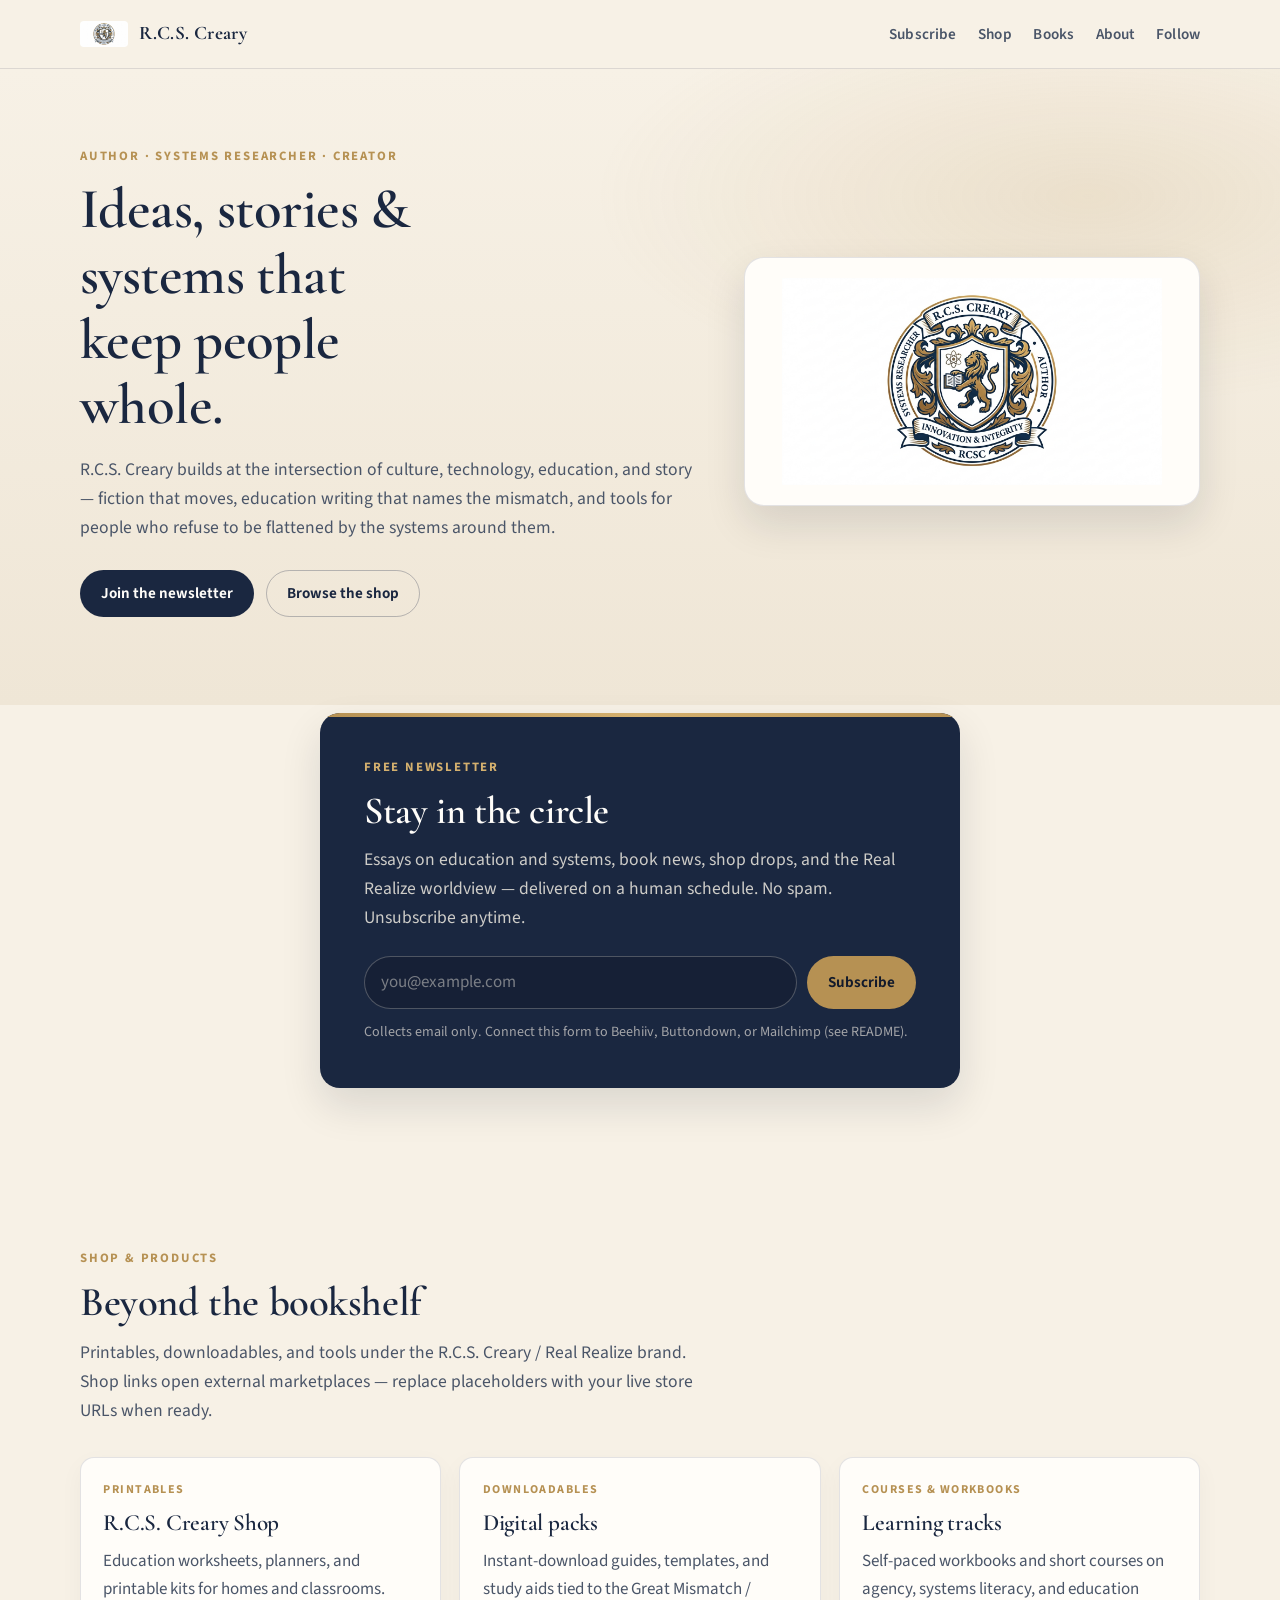
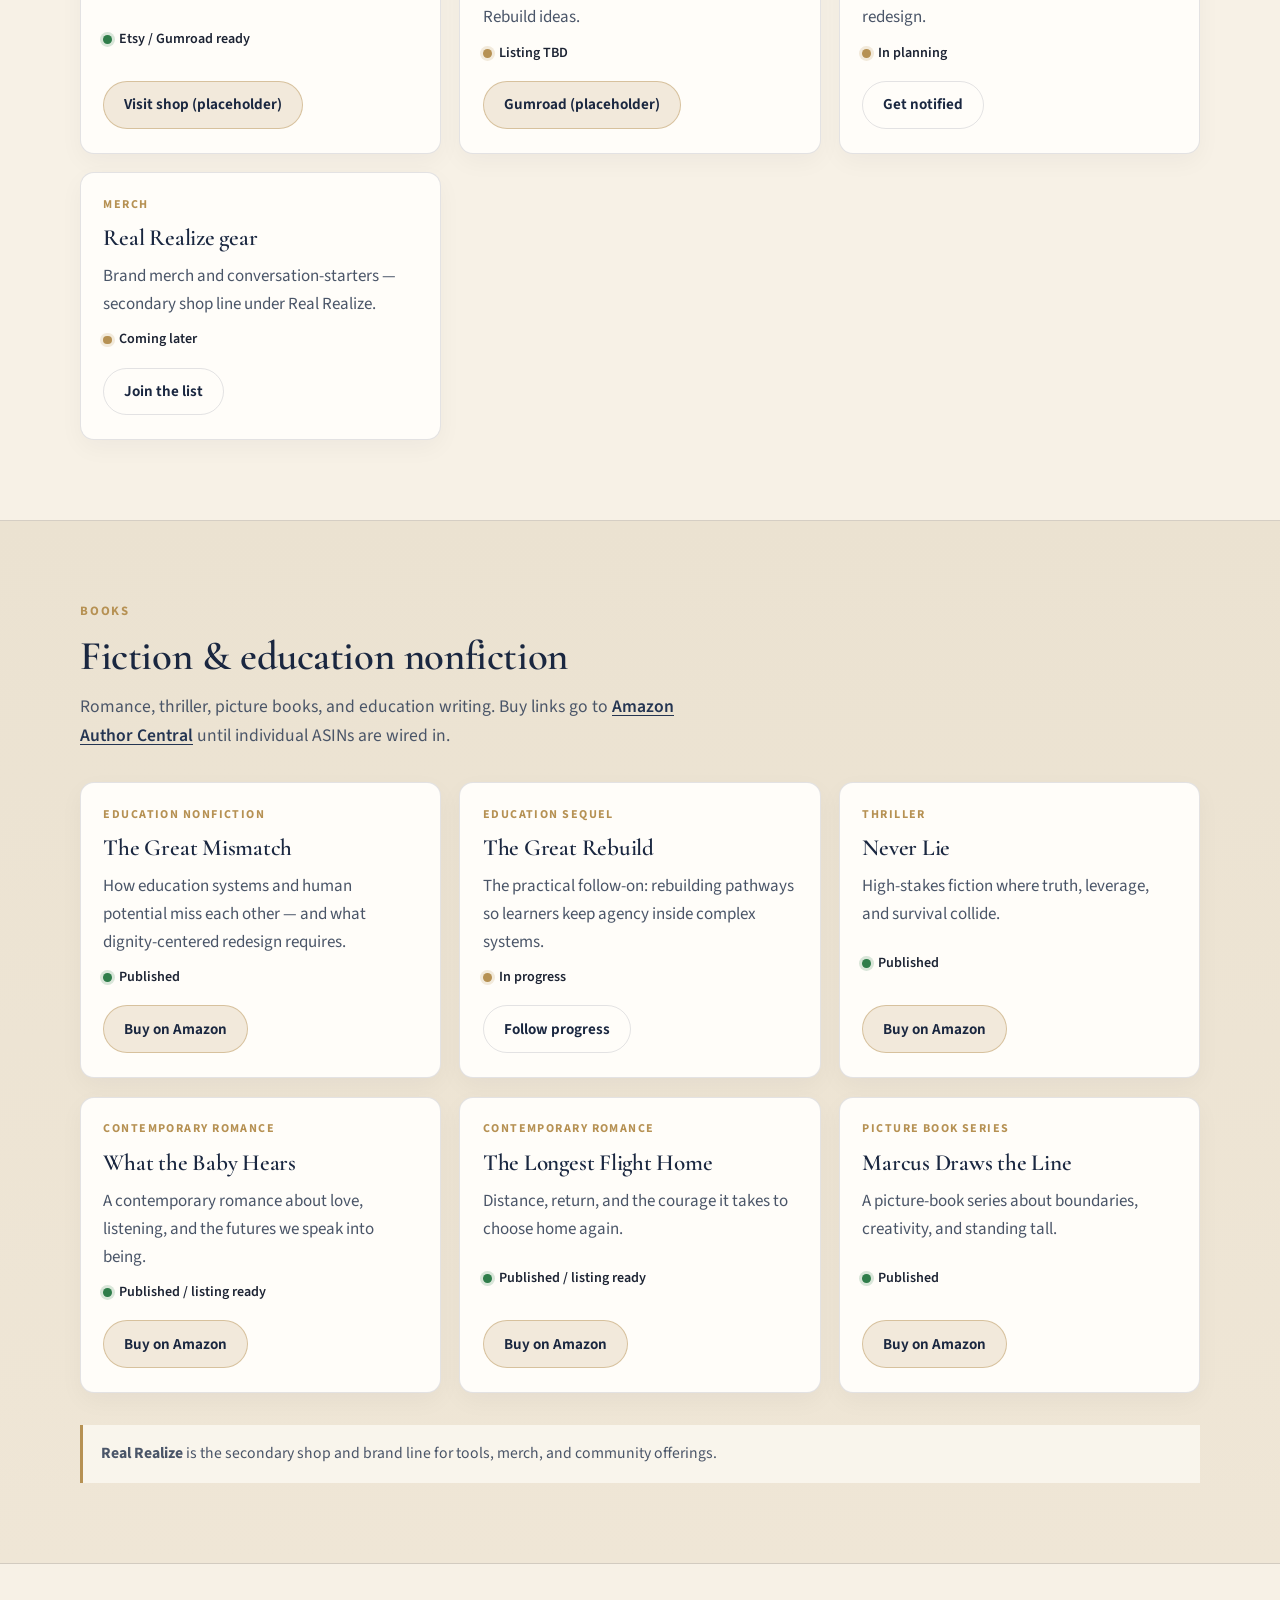
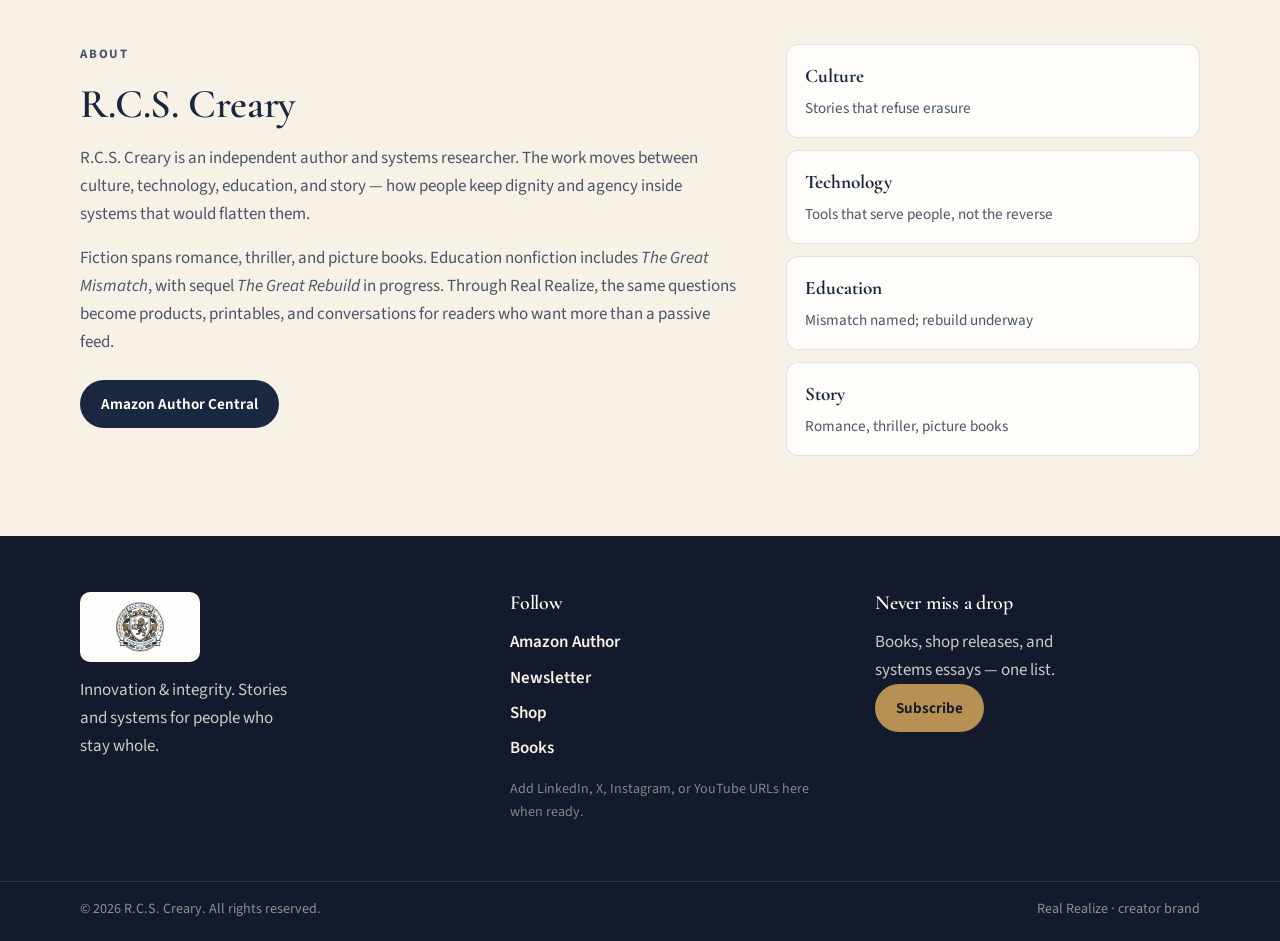
==== index.html @ 732f5460 "Publish R.C.S. Creary author site Static hub with subscribe, shop, and books for free GitHub Pages." ====
<!DOCTYPE html>
<html lang="en">
<head>
  <meta charset="utf-8">
  <meta name="viewport" content="width=device-width, initial-scale=1">
  <meta name="description" content="R.C.S. Creary — independent author, systems researcher, and creator. Newsletter, books, shop, and Real Realize.">
  <meta name="theme-color" content="#1a2740">
  <title>R.C.S. Creary — Author &amp; Creator</title>
  <link rel="icon" href="assets/favicon.ico" sizes="any">
  <link rel="icon" type="image/png" sizes="32x32" href="assets/favicon-32.png">
  <link rel="apple-touch-icon" href="assets/apple-touch-icon.png">
  <link rel="preconnect" href="https://fonts.googleapis.com">
  <link rel="preconnect" href="https://fonts.gstatic.com" crossorigin>
  <link href="https://fonts.googleapis.com/css2?family=Cormorant+Garamond:ital,wght@0,500;0,600;0,700;1,500&family=Source+Sans+3:ital,wght@0,400;0,500;0,600;0,700;1,400&display=swap" rel="stylesheet">
  <link rel="stylesheet" href="styles.css">
</head>
<body>
  <a class="skip-link" href="#main">Skip to content</a>

  <header class="site-header" id="top">
    <div class="header-inner">
      <a class="brand" href="#top" aria-label="R.C.S. Creary home">
        <img class="brand-seal" src="assets/seal.png" width="48" height="26" alt="">
        <span class="brand-text">R.C.S. Creary</span>
      </a>
      <button class="nav-toggle" type="button" aria-expanded="false" aria-controls="site-nav" aria-label="Open menu">
        <span class="nav-toggle-bar" aria-hidden="true"></span>
        <span class="nav-toggle-bar" aria-hidden="true"></span>
        <span class="nav-toggle-bar" aria-hidden="true"></span>
      </button>
      <nav class="site-nav" id="site-nav" aria-label="Primary">
        <ul>
          <li><a href="#subscribe">Subscribe</a></li>
          <li><a href="#shop">Shop</a></li>
          <li><a href="#books">Books</a></li>
          <li><a href="#about">About</a></li>
          <li><a href="#follow">Follow</a></li>
        </ul>
      </nav>
    </div>
  </header>

  <main id="main">
    <!-- HERO -->
    <section class="hero" aria-labelledby="hero-heading">
      <div class="hero-bg" aria-hidden="true"></div>
      <div class="container hero-grid">
        <div class="hero-copy">
          <p class="eyebrow">Author · Systems Researcher · Creator</p>
          <h1 id="hero-heading">Ideas, stories &amp; systems that keep people whole.</h1>
          <p class="lede">
            R.C.S. Creary builds at the intersection of culture, technology, education, and story —
            fiction that moves, education writing that names the mismatch, and tools for people
            who refuse to be flattened by the systems around them.
          </p>
          <div class="hero-actions">
            <a class="btn btn-primary" href="#subscribe">Join the newsletter</a>
            <a class="btn btn-ghost" href="#shop">Browse the shop</a>
          </div>
        </div>
        <div class="hero-mark">
          <img src="assets/seal.png" width="420" height="229" alt="R.C.S. Creary seal — Systems Researcher, Author, Innovation &amp; Integrity">
        </div>
      </div>
    </section>

    <!-- SUBSCRIBE -->
    <section class="section section-subscribe" id="subscribe" aria-labelledby="subscribe-heading">
      <div class="container narrow">
        <div class="subscribe-card">
          <p class="eyebrow gold">Free newsletter</p>
          <h2 id="subscribe-heading">Stay in the circle</h2>
          <p class="section-intro">
            Essays on education and systems, book news, shop drops, and the Real Realize worldview —
            delivered on a human schedule. No spam. Unsubscribe anytime.
          </p>
          <!--
            Plug in a free provider:
            - Buttondown: action="https://buttondown.email/api/emails/embed-subscribe/YOUR-USERNAME"
            - Beehiiv / Mailchimp: replace action with your embed form URL
            See README.md for setup steps.
          -->
          <form class="subscribe-form" id="subscribe-form" action="#" method="post" novalidate>
            <label class="sr-only" for="email">Email address</label>
            <div class="subscribe-row">
              <input
                type="email"
                id="email"
                name="email"
                autocomplete="email"
                inputmode="email"
                required
                placeholder="you@example.com"
                aria-describedby="subscribe-note">
              <button type="submit" class="btn btn-primary">Subscribe</button>
            </div>
            <p class="form-note" id="subscribe-note">
              Collects email only. Connect this form to Beehiiv, Buttondown, or Mailchimp (see README).
            </p>
            <p class="form-status" id="subscribe-status" role="status" aria-live="polite" hidden></p>
          </form>
        </div>
      </div>
    </section>

    <!-- SHOP -->
    <section class="section" id="shop" aria-labelledby="shop-heading">
      <div class="container">
        <header class="section-head">
          <p class="eyebrow">Shop &amp; products</p>
          <h2 id="shop-heading">Beyond the bookshelf</h2>
          <p class="section-intro">
            Printables, downloadables, and tools under the R.C.S. Creary / Real Realize brand.
            Shop links open external marketplaces — replace placeholders with your live store URLs when ready.
          </p>
        </header>

        <div class="card-grid shop-grid">
          <article class="card product-card">
            <div class="card-kicker">Printables</div>
            <h3>R.C.S. Creary Shop</h3>
            <p>Education worksheets, planners, and printable kits for homes and classrooms.</p>
            <p class="status"><span class="dot live"></span> Etsy / Gumroad ready</p>
            <a class="btn btn-secondary" href="https://www.etsy.com" rel="noopener noreferrer" target="_blank">Visit shop (placeholder)</a>
          </article>

          <article class="card product-card">
            <div class="card-kicker">Downloadables</div>
            <h3>Digital packs</h3>
            <p>Instant-download guides, templates, and study aids tied to the Great Mismatch / Rebuild ideas.</p>
            <p class="status"><span class="dot soon"></span> Listing TBD</p>
            <a class="btn btn-secondary" href="https://gumroad.com" rel="noopener noreferrer" target="_blank">Gumroad (placeholder)</a>
          </article>

          <article class="card product-card">
            <div class="card-kicker">Courses &amp; workbooks</div>
            <h3>Learning tracks</h3>
            <p>Self-paced workbooks and short courses on agency, systems literacy, and education redesign.</p>
            <p class="status"><span class="dot soon"></span> In planning</p>
            <a class="btn btn-ghost-dark" href="#subscribe">Get notified</a>
          </article>

          <article class="card product-card">
            <div class="card-kicker">Merch</div>
            <h3>Real Realize gear</h3>
            <p>Brand merch and conversation-starters — secondary shop line under Real Realize.</p>
            <p class="status"><span class="dot soon"></span> Coming later</p>
            <a class="btn btn-ghost-dark" href="#subscribe">Join the list</a>
          </article>
        </div>
      </div>
    </section>

    <!-- BOOKS -->
    <section class="section section-alt" id="books" aria-labelledby="books-heading">
      <div class="container">
        <header class="section-head">
          <p class="eyebrow">Books</p>
          <h2 id="books-heading">Fiction &amp; education nonfiction</h2>
          <p class="section-intro">
            Romance, thriller, picture books, and education writing. Buy links go to
            <a href="https://www.amazon.com/author/rcscreary" rel="noopener noreferrer" target="_blank">Amazon Author Central</a>
            until individual ASINs are wired in.
          </p>
        </header>

        <div class="card-grid books-grid">
          <article class="card book-card">
            <div class="card-kicker">Education nonfiction</div>
            <h3>The Great Mismatch</h3>
            <p>How education systems and human potential miss each other — and what dignity-centered redesign requires.</p>
            <p class="status"><span class="dot live"></span> Published</p>
            <a class="btn btn-secondary" href="https://www.amazon.com/author/rcscreary" rel="noopener noreferrer" target="_blank">Buy on Amazon</a>
          </article>

          <article class="card book-card">
            <div class="card-kicker">Education sequel</div>
            <h3>The Great Rebuild</h3>
            <p>The practical follow-on: rebuilding pathways so learners keep agency inside complex systems.</p>
            <p class="status"><span class="dot soon"></span> In progress</p>
            <a class="btn btn-ghost-dark" href="#subscribe">Follow progress</a>
          </article>

          <article class="card book-card">
            <div class="card-kicker">Thriller</div>
            <h3>Never Lie</h3>
            <p>High-stakes fiction where truth, leverage, and survival collide.</p>
            <p class="status"><span class="dot live"></span> Published</p>
            <a class="btn btn-secondary" href="https://www.amazon.com/author/rcscreary" rel="noopener noreferrer" target="_blank">Buy on Amazon</a>
          </article>

          <article class="card book-card">
            <div class="card-kicker">Contemporary romance</div>
            <h3>What the Baby Hears</h3>
            <p>A contemporary romance about love, listening, and the futures we speak into being.</p>
            <p class="status"><span class="dot live"></span> Published / listing ready</p>
            <a class="btn btn-secondary" href="https://www.amazon.com/author/rcscreary" rel="noopener noreferrer" target="_blank">Buy on Amazon</a>
          </article>

          <article class="card book-card">
            <div class="card-kicker">Contemporary romance</div>
            <h3>The Longest Flight Home</h3>
            <p>Distance, return, and the courage it takes to choose home again.</p>
            <p class="status"><span class="dot live"></span> Published / listing ready</p>
            <a class="btn btn-secondary" href="https://www.amazon.com/author/rcscreary" rel="noopener noreferrer" target="_blank">Buy on Amazon</a>
          </article>

          <article class="card book-card">
            <div class="card-kicker">Picture book series</div>
            <h3>Marcus Draws the Line</h3>
            <p>A picture-book series about boundaries, creativity, and standing tall.</p>
            <p class="status"><span class="dot live"></span> Published</p>
            <a class="btn btn-secondary" href="https://www.amazon.com/author/rcscreary" rel="noopener noreferrer" target="_blank">Buy on Amazon</a>
          </article>
        </div>

        <p class="brand-note">
          <strong>Real Realize</strong> is the secondary shop and brand line for tools, merch, and community offerings.
        </p>
      </div>
    </section>

    <!-- ABOUT -->
    <section class="section" id="about" aria-labelledby="about-heading">
      <div class="container about-grid">
        <div class="about-copy">
          <p class="eyebrow">About</p>
          <h2 id="about-heading">R.C.S. Creary</h2>
          <p>
            R.C.S. Creary is an independent author and systems researcher. The work moves between
            culture, technology, education, and story — how people keep dignity and agency inside
            systems that would flatten them.
          </p>
          <p>
            Fiction spans romance, thriller, and picture books. Education nonfiction includes
            <em>The Great Mismatch</em>, with sequel <em>The Great Rebuild</em> in progress.
            Through Real Realize, the same questions become products, printables, and conversations
            for readers who want more than a passive feed.
          </p>
          <a class="btn btn-primary" href="https://www.amazon.com/author/rcscreary" rel="noopener noreferrer" target="_blank">Amazon Author Central</a>
        </div>
        <aside class="about-aside" aria-label="Focus areas">
          <ul class="pillars">
            <li>
              <strong>Culture</strong>
              <span>Stories that refuse erasure</span>
            </li>
            <li>
              <strong>Technology</strong>
              <span>Tools that serve people, not the reverse</span>
            </li>
            <li>
              <strong>Education</strong>
              <span>Mismatch named; rebuild underway</span>
            </li>
            <li>
              <strong>Story</strong>
              <span>Romance, thriller, picture books</span>
            </li>
          </ul>
        </aside>
      </div>
    </section>
  </main>

  <!-- FOLLOW / FOOTER -->
  <footer class="site-footer" id="follow">
    <div class="container footer-grid">
      <div class="footer-brand">
        <img src="assets/seal.png" width="120" height="65" alt="R.C.S. Creary seal">
        <p>Innovation &amp; integrity. Stories and systems for people who stay whole.</p>
      </div>
      <div class="footer-links">
        <h2 class="footer-heading">Follow</h2>
        <ul>
          <li><a href="https://www.amazon.com/author/rcscreary" rel="noopener noreferrer" target="_blank">Amazon Author</a></li>
          <li><a href="#subscribe">Newsletter</a></li>
          <li><a href="#shop">Shop</a></li>
          <li><a href="#books">Books</a></li>
        </ul>
        <p class="footer-social-note">Add LinkedIn, X, Instagram, or YouTube URLs here when ready.</p>
      </div>
      <div class="footer-cta">
        <h2 class="footer-heading">Never miss a drop</h2>
        <p>Books, shop releases, and systems essays — one list.</p>
        <a class="btn btn-gold" href="#subscribe">Subscribe</a>
      </div>
    </div>
    <div class="footer-bar">
      <div class="container footer-bar-inner">
        <p>&copy; <span id="year">2026</span> R.C.S. Creary. All rights reserved.</p>
        <p class="footer-sub">Real Realize · creator brand</p>
      </div>
    </div>
  </footer>

  <script src="script.js" defer></script>
</body>
</html>
---- styles.css ----
/* R.C.S. Creary — creator / brand hub
   Palette from seal: navy, gold, warm paper */

:root {
  --navy: #1a2740;
  --navy-deep: #121a2b;
  --navy-mid: #243552;
  --gold: #b69153;
  --gold-bright: #d4b06e;
  --gold-soft: rgba(182, 145, 83, 0.18);
  --paper: #f7f1e6;
  --paper-warm: #efe6d6;
  --ink: #1c2333;
  --ink-muted: #4a5568;
  --line: rgba(26, 39, 64, 0.12);
  --white: #fffdf9;
  --shadow: 0 18px 40px rgba(18, 26, 43, 0.12);
  --radius: 14px;
  --font-serif: "Cormorant Garamond", "Palatino Linotype", Palatino, Georgia, serif;
  --font-sans: "Source Sans 3", "Segoe UI", system-ui, -apple-system, sans-serif;
  --max: 1120px;
  --narrow: 640px;
  --header-h: 4.25rem;
}

*,
*::before,
*::after {
  box-sizing: border-box;
}

html {
  scroll-behavior: smooth;
  scroll-padding-top: calc(var(--header-h) + 0.75rem);
}

body {
  margin: 0;
  font-family: var(--font-sans);
  font-size: 1.0625rem;
  line-height: 1.65;
  color: var(--ink);
  background: var(--paper);
  -webkit-font-smoothing: antialiased;
}

img {
  max-width: 100%;
  height: auto;
  display: block;
}

a {
  color: var(--navy-mid);
  text-underline-offset: 0.15em;
}

a:hover {
  color: var(--gold);
}

a:focus-visible,
button:focus-visible,
input:focus-visible {
  outline: 2px solid var(--gold);
  outline-offset: 3px;
}

.sr-only {
  position: absolute;
  width: 1px;
  height: 1px;
  padding: 0;
  margin: -1px;
  overflow: hidden;
  clip: rect(0, 0, 0, 0);
  white-space: nowrap;
  border: 0;
}

.skip-link {
  position: absolute;
  left: 1rem;
  top: -100px;
  z-index: 1000;
  background: var(--navy);
  color: var(--white);
  padding: 0.65rem 1rem;
  border-radius: 8px;
  text-decoration: none;
  font-weight: 600;
}

.skip-link:focus {
  top: 1rem;
}

.container {
  width: min(100% - 2rem, var(--max));
  margin-inline: auto;
}

.container.narrow {
  width: min(100% - 2rem, var(--narrow));
}

/* Header */
.site-header {
  position: sticky;
  top: 0;
  z-index: 100;
  background: rgba(247, 241, 230, 0.92);
  backdrop-filter: blur(12px);
  border-bottom: 1px solid var(--line);
}

.header-inner {
  width: min(100% - 2rem, var(--max));
  margin-inline: auto;
  min-height: var(--header-h);
  display: flex;
  align-items: center;
  justify-content: space-between;
  gap: 1rem;
}

.brand {
  display: inline-flex;
  align-items: center;
  gap: 0.7rem;
  text-decoration: none;
  color: var(--navy);
  font-family: var(--font-serif);
  font-weight: 700;
  font-size: 1.2rem;
  letter-spacing: 0.02em;
}

.brand-seal {
  width: 48px;
  height: auto;
  border-radius: 4px;
}

.nav-toggle {
  display: none;
  width: 2.75rem;
  height: 2.75rem;
  border: 1px solid var(--line);
  border-radius: 10px;
  background: var(--white);
  padding: 0;
  cursor: pointer;
  place-items: center;
  gap: 5px;
  flex-direction: column;
  justify-content: center;
}

.nav-toggle-bar {
  display: block;
  width: 1.15rem;
  height: 2px;
  background: var(--navy);
  border-radius: 2px;
}

.site-nav ul {
  display: flex;
  flex-wrap: wrap;
  gap: 0.15rem 1.35rem;
  list-style: none;
  margin: 0;
  padding: 0;
}

.site-nav a {
  text-decoration: none;
  color: var(--ink-muted);
  font-weight: 600;
  font-size: 0.95rem;
  letter-spacing: 0.01em;
}

.site-nav a:hover,
.site-nav a[aria-current="true"] {
  color: var(--navy);
}

/* Hero */
.hero {
  position: relative;
  padding: clamp(2.5rem, 6vw, 5rem) 0 clamp(3rem, 7vw, 5.5rem);
  overflow: hidden;
  background:
    radial-gradient(ellipse 70% 60% at 85% 20%, rgba(182, 145, 83, 0.16), transparent 55%),
    linear-gradient(180deg, var(--paper) 0%, var(--paper-warm) 100%);
}

.hero-grid {
  display: grid;
  gap: 2.5rem;
  align-items: center;
}

.eyebrow {
  margin: 0 0 0.65rem;
  font-size: 0.8rem;
  font-weight: 700;
  letter-spacing: 0.14em;
  text-transform: uppercase;
  color: var(--gold);
}

.eyebrow.gold {
  color: var(--gold-bright);
}

.hero h1,
.section h2,
.card h3,
.footer-heading {
  font-family: var(--font-serif);
  font-weight: 600;
  line-height: 1.15;
  color: var(--navy);
  letter-spacing: -0.01em;
}

.hero h1 {
  margin: 0 0 1rem;
  font-size: clamp(2.35rem, 5.5vw, 3.55rem);
  max-width: 14ch;
}

.lede,
.section-intro {
  margin: 0;
  color: var(--ink-muted);
  font-size: 1.1rem;
  max-width: 42rem;
}

.hero-actions {
  display: flex;
  flex-wrap: wrap;
  gap: 0.75rem;
  margin-top: 1.75rem;
}

.hero-mark {
  justify-self: center;
  padding: 1.25rem;
  background: var(--white);
  border: 1px solid var(--line);
  border-radius: 20px;
  box-shadow: var(--shadow);
}

.hero-mark img {
  width: min(100%, 380px);
  margin-inline: auto;
}

/* Buttons */
.btn {
  display: inline-flex;
  align-items: center;
  justify-content: center;
  gap: 0.4rem;
  min-height: 2.85rem;
  padding: 0.65rem 1.25rem;
  border-radius: 999px;
  border: 1.5px solid transparent;
  font-family: var(--font-sans);
  font-size: 0.95rem;
  font-weight: 650;
  text-decoration: none;
  cursor: pointer;
  transition: background 0.18s ease, color 0.18s ease, border-color 0.18s ease, transform 0.15s ease;
}

.btn:active {
  transform: translateY(1px);
}

.btn-primary {
  background: var(--navy);
  color: var(--white);
}

.btn-primary:hover {
  background: var(--navy-mid);
  color: var(--white);
}

.btn-secondary {
  background: var(--gold-soft);
  color: var(--navy);
  border-color: rgba(182, 145, 83, 0.45);
}

.btn-secondary:hover {
  background: rgba(182, 145, 83, 0.28);
  color: var(--navy);
}

.btn-ghost {
  background: transparent;
  color: var(--navy);
  border-color: rgba(26, 39, 64, 0.28);
}

.btn-ghost:hover {
  border-color: var(--gold);
  color: var(--navy);
}

.btn-ghost-dark {
  background: transparent;
  color: var(--navy);
  border-color: var(--line);
}

.btn-ghost-dark:hover {
  border-color: var(--gold);
}

.btn-gold {
  background: var(--gold);
  color: var(--navy-deep);
}

.btn-gold:hover {
  background: var(--gold-bright);
  color: var(--navy-deep);
}

/* Sections */
.section {
  padding: clamp(3rem, 7vw, 5rem) 0;
}

.section-alt {
  background: linear-gradient(180deg, #ebe2d1 0%, var(--paper-warm) 100%);
  border-block: 1px solid var(--line);
}

.section-head {
  margin-bottom: 2rem;
  max-width: 40rem;
}

.section-head h2 {
  margin: 0 0 0.75rem;
  font-size: clamp(1.9rem, 3.5vw, 2.55rem);
}

.section-intro a {
  font-weight: 600;
}

/* Subscribe */
.section-subscribe {
  padding-top: 0.5rem;
}

.subscribe-card {
  background: var(--navy);
  color: var(--paper);
  border-radius: calc(var(--radius) + 6px);
  padding: clamp(1.75rem, 4vw, 2.75rem);
  box-shadow: var(--shadow);
  position: relative;
  overflow: hidden;
}

.subscribe-card::before {
  content: "";
  position: absolute;
  inset: 0 auto auto 0;
  width: 100%;
  height: 4px;
  background: linear-gradient(90deg, var(--gold), var(--gold-bright), var(--gold));
}

.subscribe-card h2 {
  color: var(--white);
  margin: 0 0 0.75rem;
  font-size: clamp(1.85rem, 3.2vw, 2.4rem);
}

.subscribe-card .section-intro {
  color: rgba(247, 241, 230, 0.82);
  margin-bottom: 1.5rem;
}

.subscribe-form {
  display: grid;
  gap: 0.75rem;
}

.subscribe-row {
  display: flex;
  flex-wrap: wrap;
  gap: 0.65rem;
}

.subscribe-row input[type="email"] {
  flex: 1 1 14rem;
  min-height: 2.85rem;
  padding: 0.7rem 1rem;
  border-radius: 999px;
  border: 1.5px solid rgba(247, 241, 230, 0.25);
  background: rgba(18, 26, 43, 0.45);
  color: var(--white);
  font: inherit;
}

.subscribe-row input::placeholder {
  color: rgba(247, 241, 230, 0.45);
}

.subscribe-row input:focus-visible {
  outline-color: var(--gold-bright);
  border-color: var(--gold-bright);
}

.subscribe-row .btn-primary {
  background: var(--gold);
  color: var(--navy-deep);
}

.subscribe-row .btn-primary:hover {
  background: var(--gold-bright);
  color: var(--navy-deep);
}

.form-note,
.form-status {
  margin: 0;
  font-size: 0.88rem;
  color: rgba(247, 241, 230, 0.62);
}

.form-status.is-error {
  color: #ffb4a8;
}

.form-status.is-ok {
  color: #b7e4c7;
}

/* Cards */
.card-grid {
  display: grid;
  gap: 1.15rem;
  grid-template-columns: 1fr;
}

.card {
  background: var(--white);
  border: 1px solid var(--line);
  border-radius: var(--radius);
  padding: 1.35rem 1.4rem 1.5rem;
  display: flex;
  flex-direction: column;
  gap: 0.65rem;
  box-shadow: 0 8px 24px rgba(18, 26, 43, 0.04);
  transition: border-color 0.18s ease, transform 0.18s ease;
}

.card:hover {
  border-color: rgba(182, 145, 83, 0.45);
  transform: translateY(-2px);
}

.card-kicker {
  font-size: 0.75rem;
  font-weight: 700;
  letter-spacing: 0.12em;
  text-transform: uppercase;
  color: var(--gold);
}

.card h3 {
  margin: 0;
  font-size: 1.45rem;
}

.card p {
  margin: 0;
  color: var(--ink-muted);
  flex: 1;
}

.card .btn {
  align-self: flex-start;
  margin-top: 0.35rem;
}

.status {
  display: inline-flex;
  align-items: center;
  gap: 0.45rem;
  font-size: 0.88rem !important;
  font-weight: 600;
  color: var(--ink) !important;
}

.dot {
  width: 0.55rem;
  height: 0.55rem;
  border-radius: 50%;
  flex-shrink: 0;
}

.dot.live {
  background: #2f7d4a;
  box-shadow: 0 0 0 3px rgba(47, 125, 74, 0.18);
}

.dot.soon {
  background: var(--gold);
  box-shadow: 0 0 0 3px var(--gold-soft);
}

.brand-note {
  margin: 2rem 0 0;
  padding: 1rem 1.15rem;
  border-left: 3px solid var(--gold);
  background: rgba(255, 253, 249, 0.65);
  color: var(--ink-muted);
  font-size: 0.98rem;
}

/* About */
.about-grid {
  display: grid;
  gap: 2rem;
  align-items: start;
}

.about-copy h2 {
  margin: 0 0 1rem;
  font-size: clamp(1.9rem, 3.5vw, 2.55rem);
}

.about-copy p {
  color: var(--ink-muted);
  margin: 0 0 1rem;
}

.about-copy .btn {
  margin-top: 0.5rem;
}

.pillars {
  list-style: none;
  margin: 0;
  padding: 0;
  display: grid;
  gap: 0.75rem;
}

.pillars li {
  background: var(--white);
  border: 1px solid var(--line);
  border-radius: 12px;
  padding: 1rem 1.15rem;
  display: grid;
  gap: 0.2rem;
}

.pillars strong {
  font-family: var(--font-serif);
  font-size: 1.2rem;
  color: var(--navy);
}

.pillars span {
  color: var(--ink-muted);
  font-size: 0.95rem;
}

/* Footer */
.site-footer {
  background: var(--navy-deep);
  color: rgba(247, 241, 230, 0.82);
}

.footer-grid {
  display: grid;
  gap: 2rem;
  padding: clamp(2.5rem, 5vw, 3.5rem) 0;
}

.footer-brand img {
  width: 120px;
  margin-bottom: 0.85rem;
  background: var(--white);
  border-radius: 10px;
  padding: 0.35rem;
}

.footer-brand p,
.footer-cta p {
  margin: 0;
  max-width: 28ch;
}

.footer-heading {
  margin: 0 0 0.85rem;
  font-size: 1.25rem;
  color: var(--white) !important;
}

.footer-links ul {
  list-style: none;
  margin: 0 0 1rem;
  padding: 0;
  display: grid;
  gap: 0.45rem;
}

.footer-links a {
  color: var(--paper);
  text-decoration: none;
  font-weight: 600;
}

.footer-links a:hover {
  color: var(--gold-bright);
}

.footer-social-note {
  margin: 0;
  font-size: 0.88rem;
  color: rgba(247, 241, 230, 0.5);
}

.footer-bar {
  border-top: 1px solid rgba(247, 241, 230, 0.1);
}

.footer-bar-inner {
  display: flex;
  flex-wrap: wrap;
  gap: 0.5rem 1.5rem;
  justify-content: space-between;
  padding: 1rem 0 1.25rem;
  font-size: 0.88rem;
  color: rgba(247, 241, 230, 0.55);
}

.footer-bar p {
  margin: 0;
}

/* Responsive */
@media (min-width: 640px) {
  .card-grid {
    grid-template-columns: repeat(2, 1fr);
  }
}

@media (min-width: 900px) {
  .hero-grid {
    grid-template-columns: 1.15fr 0.85fr;
    gap: 3rem;
  }

  .shop-grid,
  .books-grid {
    grid-template-columns: repeat(3, 1fr);
  }

  .about-grid {
    grid-template-columns: 1.35fr 0.85fr;
    gap: 3rem;
  }

  .footer-grid {
    grid-template-columns: 1.2fr 1fr 1fr;
    gap: 2.5rem;
  }
}

@media (max-width: 760px) {
  .nav-toggle {
    display: inline-flex;
  }

  .site-nav {
    position: absolute;
    left: 0;
    right: 0;
    top: 100%;
    background: var(--paper);
    border-bottom: 1px solid var(--line);
    padding: 0.5rem 1rem 1rem;
    display: none;
  }

  .site-nav.is-open {
    display: block;
  }

  .site-nav ul {
    flex-direction: column;
    gap: 0;
  }

  .site-nav a {
    display: block;
    padding: 0.75rem 0.35rem;
    border-bottom: 1px solid var(--line);
  }
}

@media (prefers-reduced-motion: reduce) {
  html {
    scroll-behavior: auto;
  }

  .card,
  .btn {
    transition: none;
  }

  .card:hover {
    transform: none;
  }
}
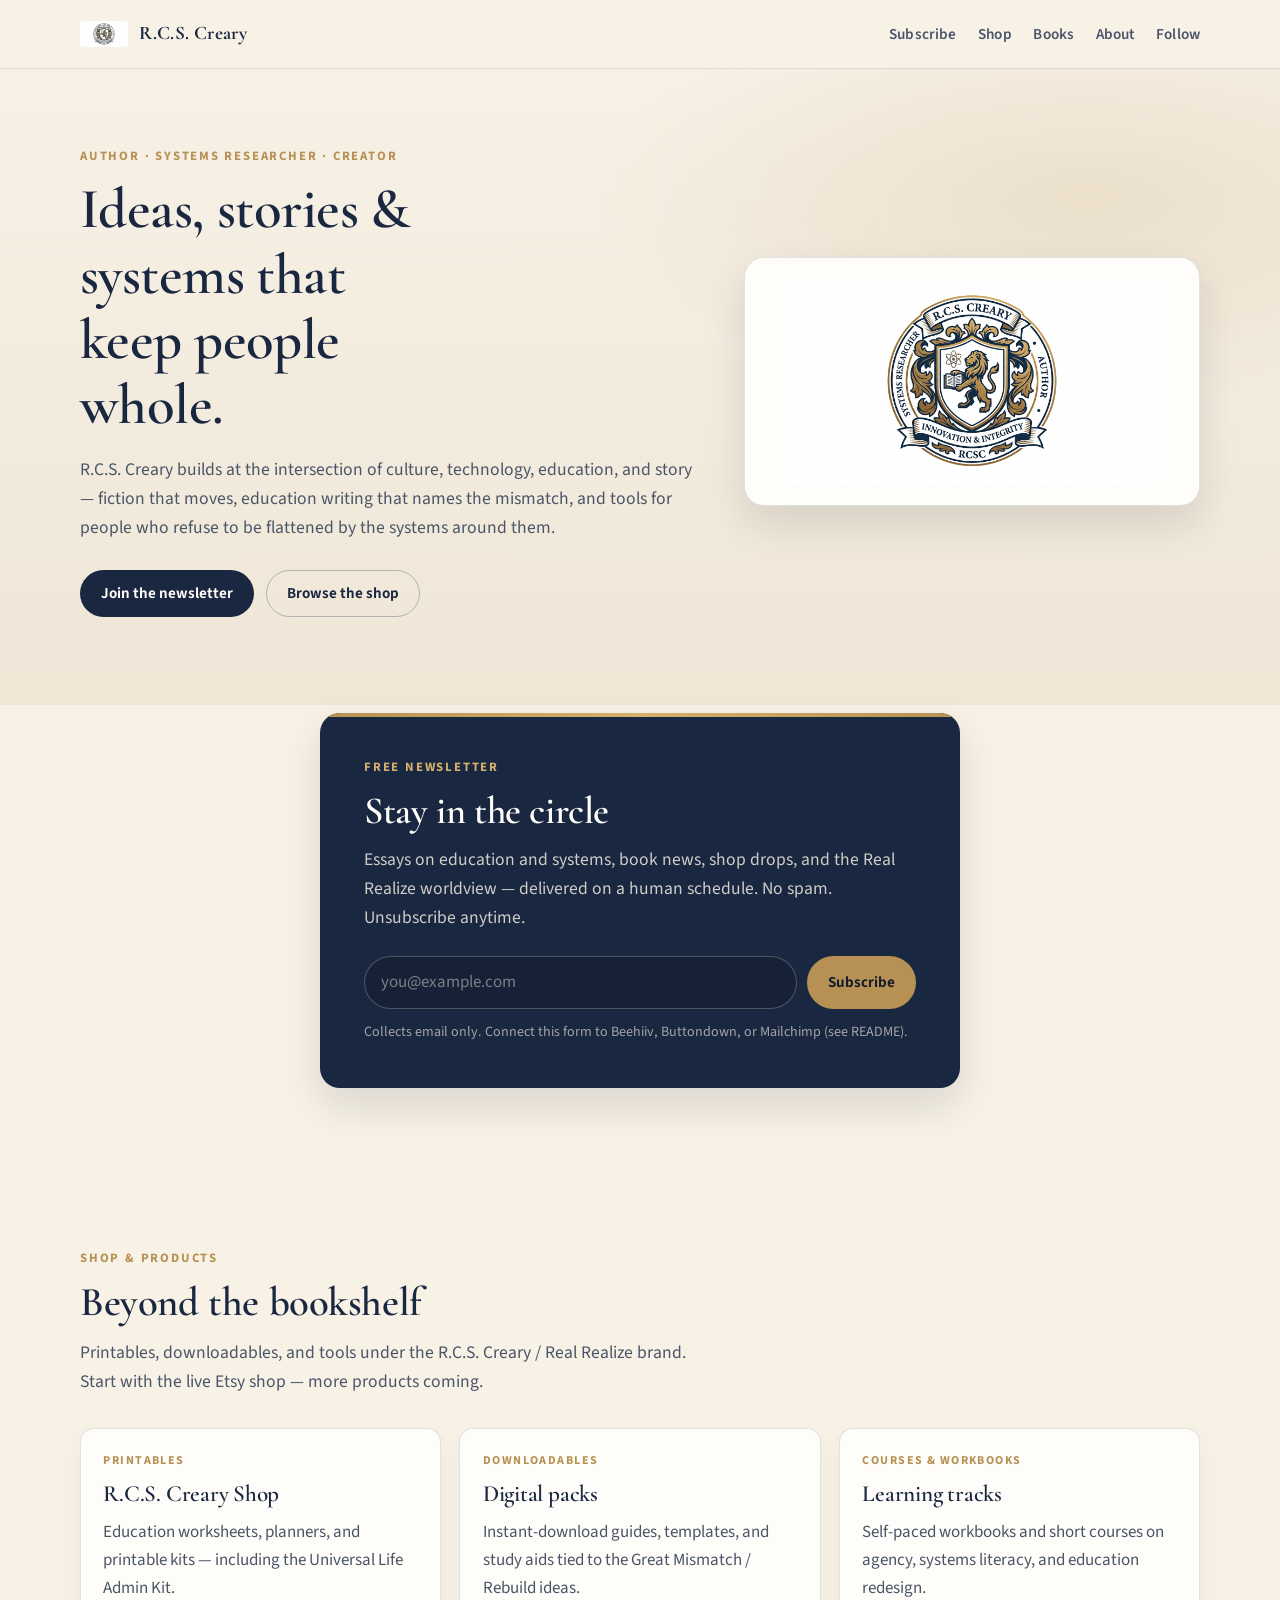
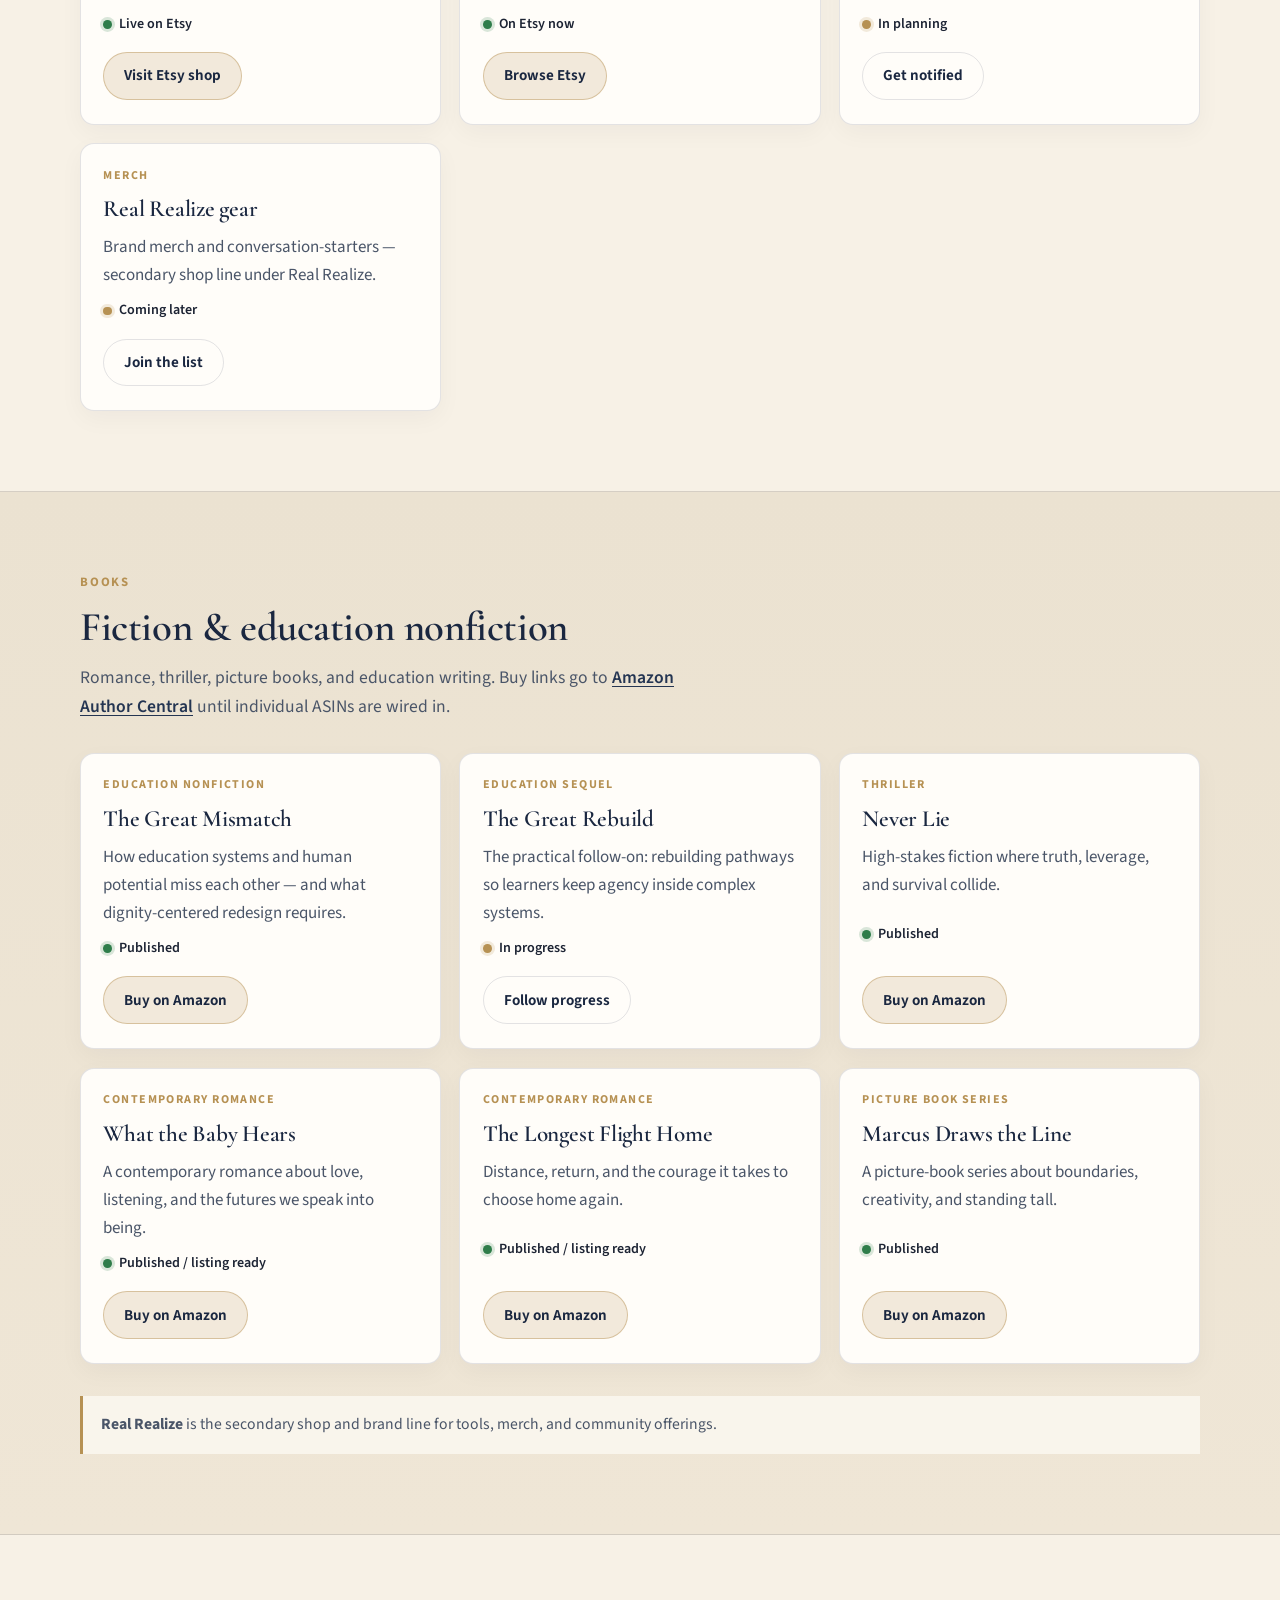
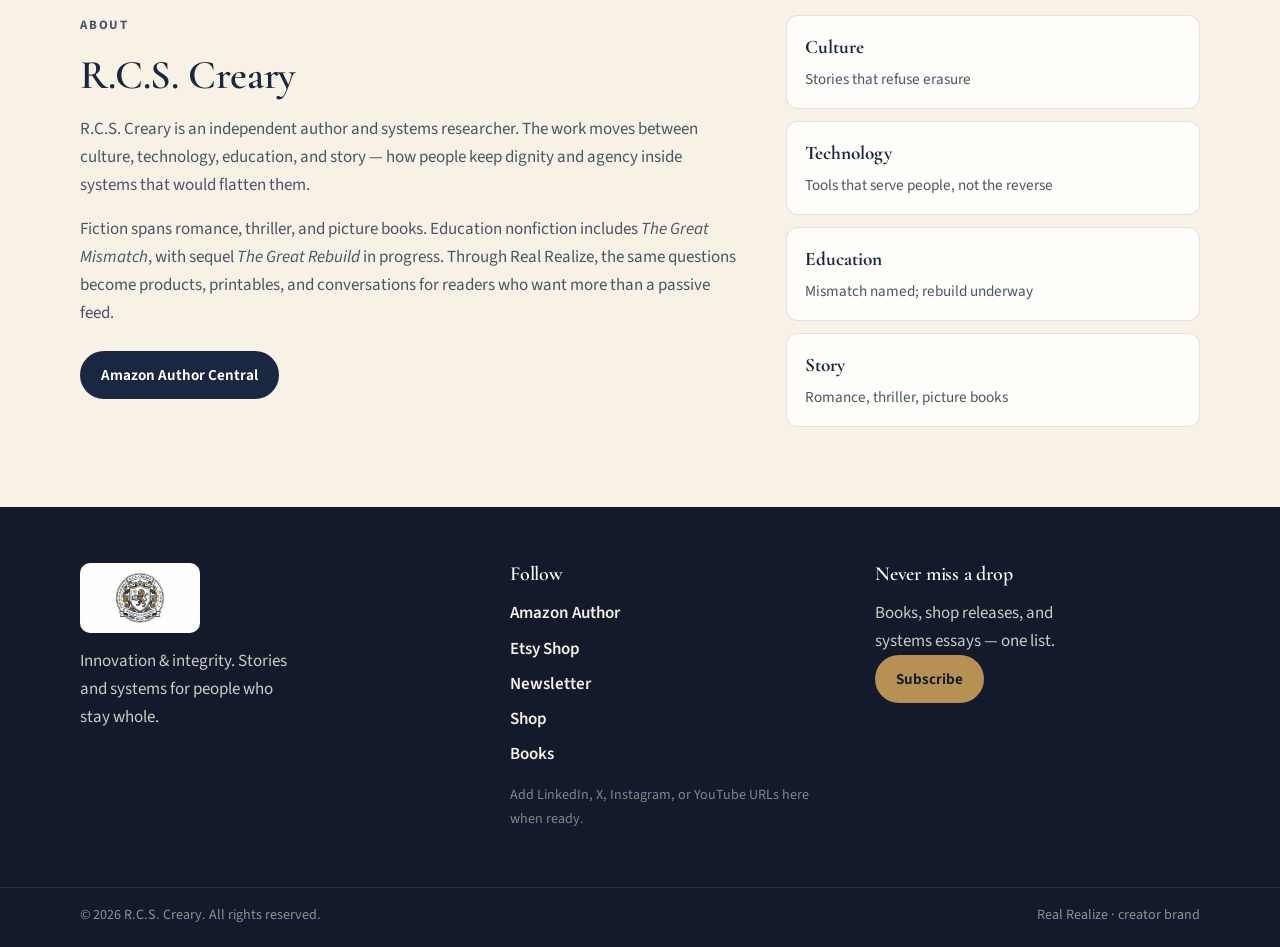
==== commit b62175d5: "Link live Etsy shop rcscreary" ====
--- a/index.html
+++ b/index.html
@@ -111,7 +111,7 @@
           <h2 id="shop-heading">Beyond the bookshelf</h2>
           <p class="section-intro">
             Printables, downloadables, and tools under the R.C.S. Creary / Real Realize brand.
-            Shop links open external marketplaces — replace placeholders with your live store URLs when ready.
+            Start with the live Etsy shop — more products coming.
           </p>
         </header>
 
@@ -119,17 +119,17 @@
           <article class="card product-card">
             <div class="card-kicker">Printables</div>
             <h3>R.C.S. Creary Shop</h3>
-            <p>Education worksheets, planners, and printable kits for homes and classrooms.</p>
-            <p class="status"><span class="dot live"></span> Etsy / Gumroad ready</p>
-            <a class="btn btn-secondary" href="https://www.etsy.com" rel="noopener noreferrer" target="_blank">Visit shop (placeholder)</a>
+            <p>Education worksheets, planners, and printable kits — including the Universal Life Admin Kit.</p>
+            <p class="status"><span class="dot live"></span> Live on Etsy</p>
+            <a class="btn btn-secondary" href="https://www.etsy.com/shop/rcscreary" rel="noopener noreferrer" target="_blank">Visit Etsy shop</a>
           </article>
 
           <article class="card product-card">
             <div class="card-kicker">Downloadables</div>
             <h3>Digital packs</h3>
             <p>Instant-download guides, templates, and study aids tied to the Great Mismatch / Rebuild ideas.</p>
-            <p class="status"><span class="dot soon"></span> Listing TBD</p>
-            <a class="btn btn-secondary" href="https://gumroad.com" rel="noopener noreferrer" target="_blank">Gumroad (placeholder)</a>
+            <p class="status"><span class="dot live"></span> On Etsy now</p>
+            <a class="btn btn-secondary" href="https://www.etsy.com/shop/rcscreary" rel="noopener noreferrer" target="_blank">Browse Etsy</a>
           </article>
 
           <article class="card product-card">
@@ -274,6 +274,7 @@
         <h2 class="footer-heading">Follow</h2>
         <ul>
           <li><a href="https://www.amazon.com/author/rcscreary" rel="noopener noreferrer" target="_blank">Amazon Author</a></li>
+          <li><a href="https://www.etsy.com/shop/rcscreary" rel="noopener noreferrer" target="_blank">Etsy Shop</a></li>
           <li><a href="#subscribe">Newsletter</a></li>
           <li><a href="#shop">Shop</a></li>
           <li><a href="#books">Books</a></li>
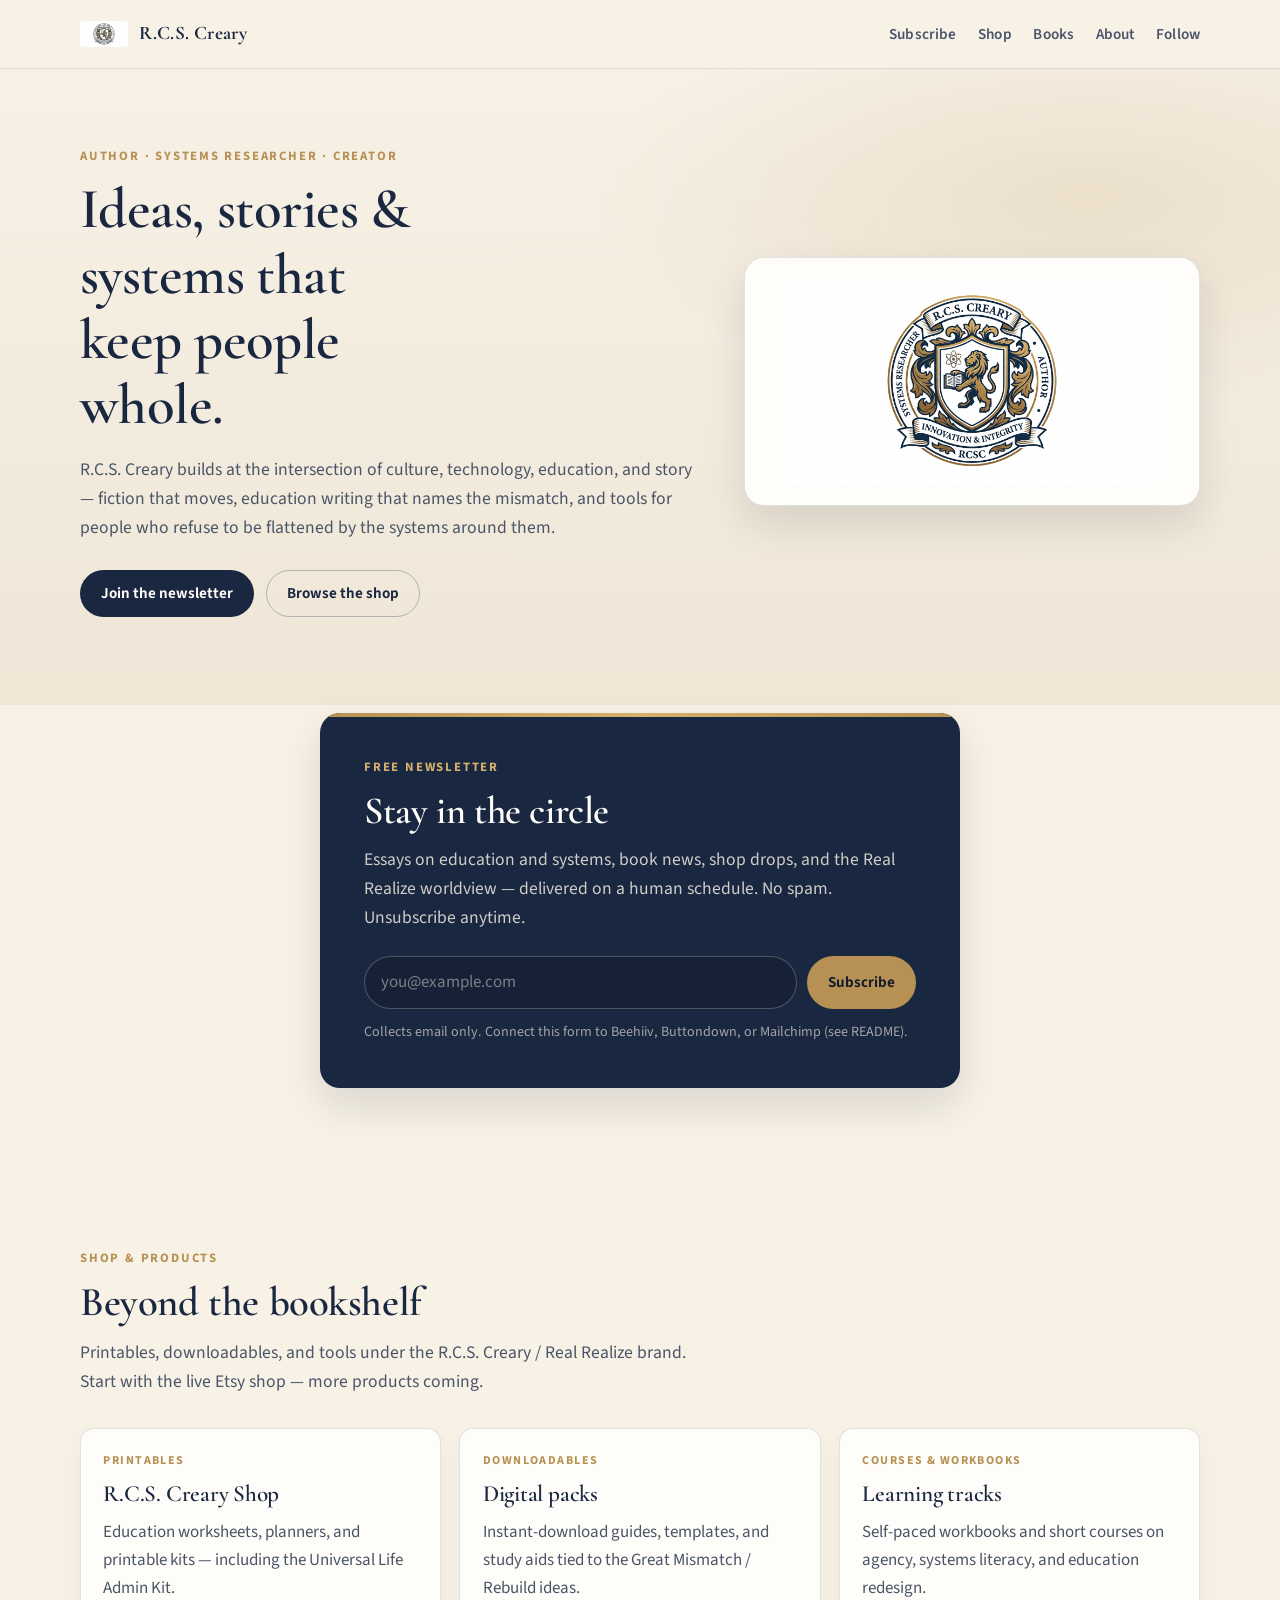
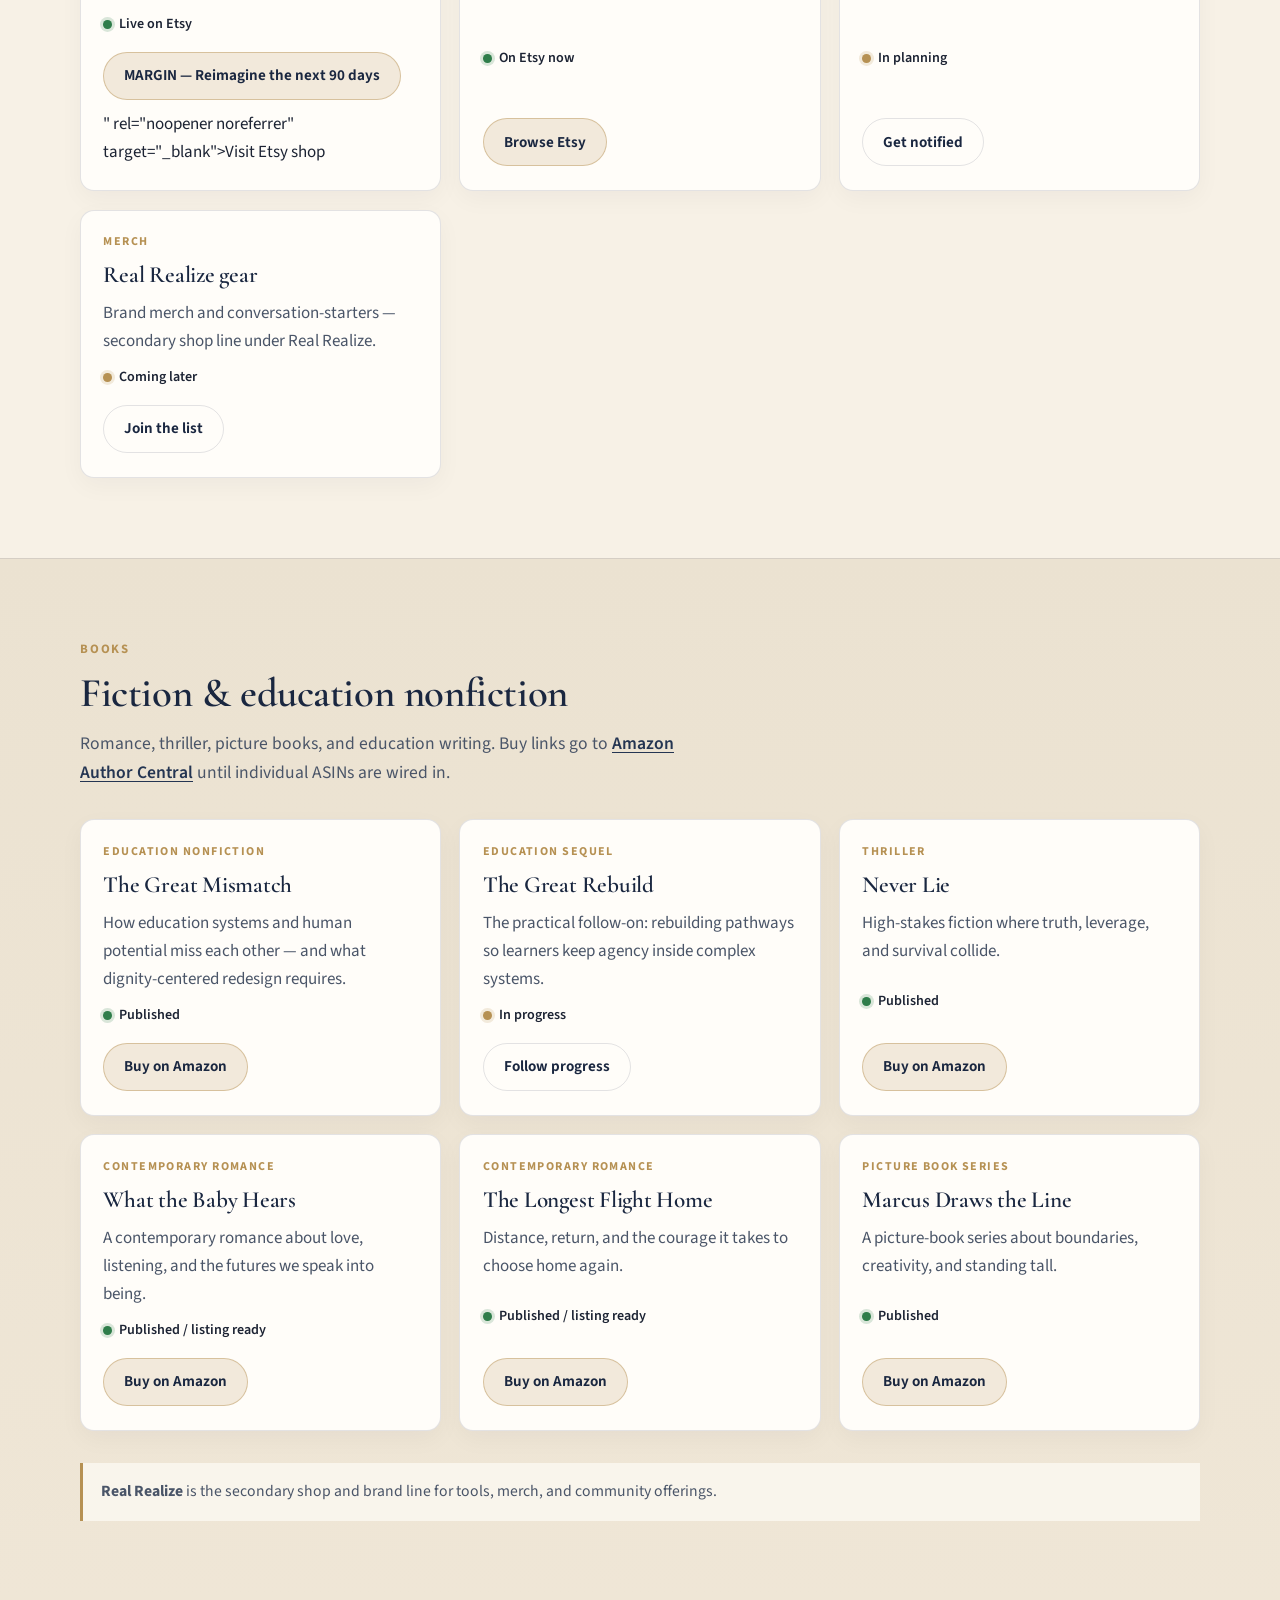
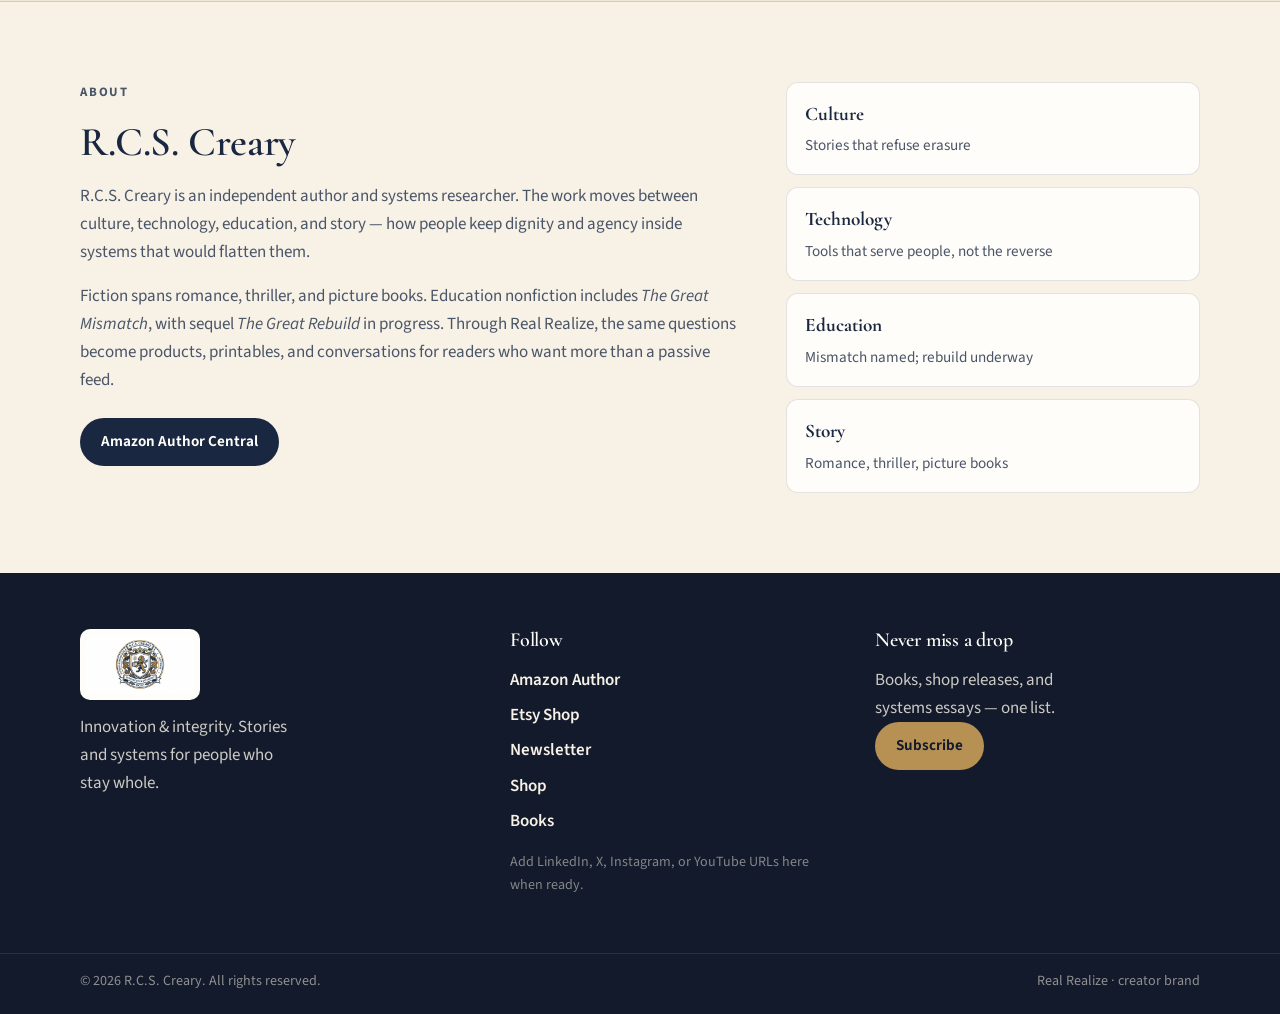
==== commit ffaa18fc: "Add MARGIN product storefront, app, and free weekly ritual Host the $47 money instrument at /margin/" ====
--- a/index.html
+++ b/index.html
@@ -121,7 +121,9 @@
             <h3>R.C.S. Creary Shop</h3>
             <p>Education worksheets, planners, and printable kits — including the Universal Life Admin Kit.</p>
             <p class="status"><span class="dot live"></span> Live on Etsy</p>
-            <a class="btn btn-secondary" href="https://www.etsy.com/shop/rcscreary" rel="noopener noreferrer" target="_blank">Visit Etsy shop</a>
+            <a class="btn btn-secondary" href="https://www.etsy.com/shop/rcscreary
+          <!-- margin product -->
+          <a href="/margin/">MARGIN — Reimagine the next 90 days</a>" rel="noopener noreferrer" target="_blank">Visit Etsy shop</a>
           </article>
 
           <article class="card product-card">
